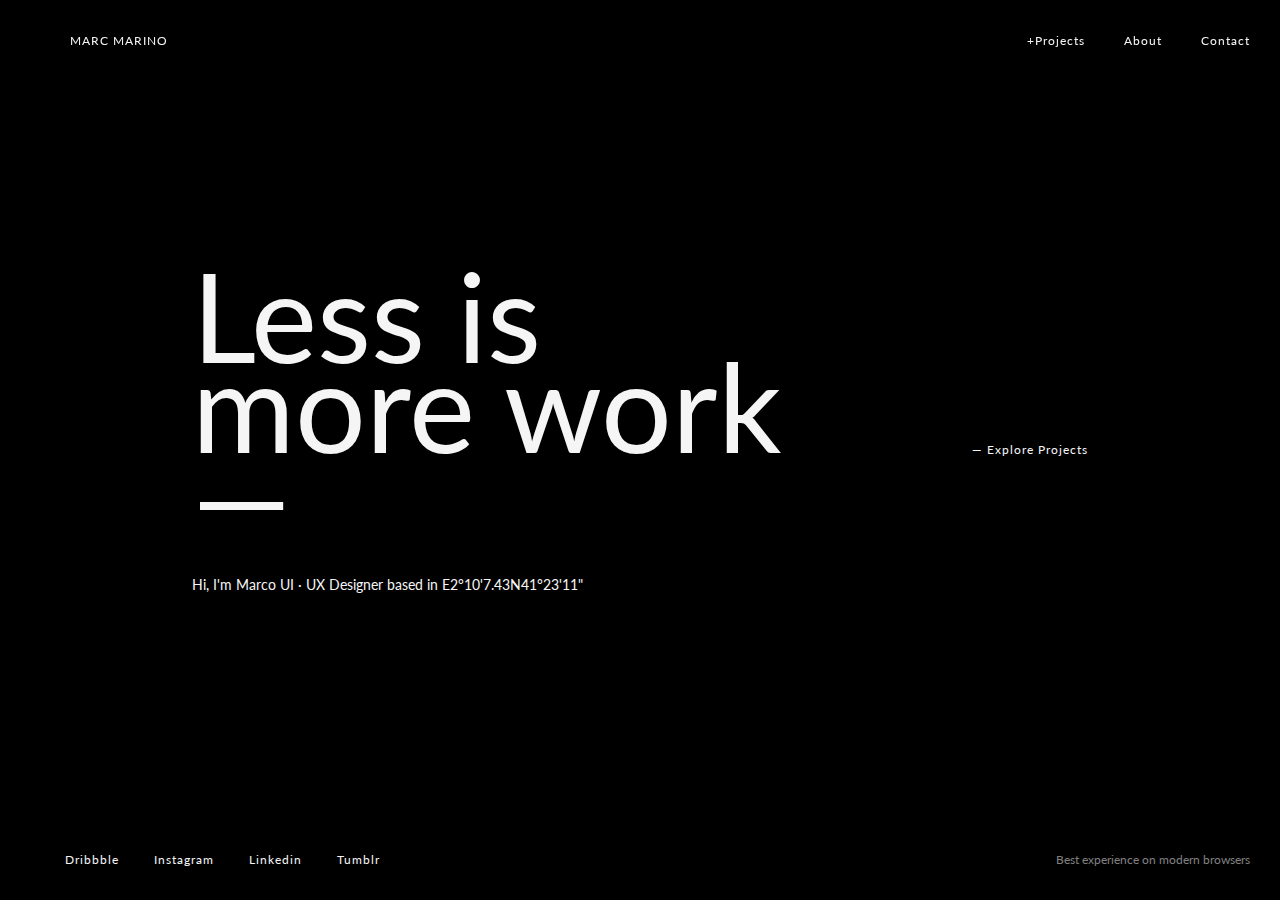
==== index.html @ f0901fea "overlay to do" ====
<!DOCTYPE html>
<html lang="en">

<head>
    <meta charset="UTF-8">
    <meta name="viewport" content="width=device-width, initial-scale=1.0">
    <title>Marco Marino</title>
    <!-- css -->
    <link rel="stylesheet" href="css/styles.min.css">
</head>

<body>
    <!-- overlay -->
    <!--  <div class="overlay"></div> -->
    <div class="loader"></div>

    <!-- Contact -->
    <div class="contact">
        <div class="form-head">
            <h3>Hello! Let's work together</h3>
            <div class="close"></div>
        </div>
        <form>
            <input type="text" placeholder="First name" class="input-text">
            <input type="text" placeholder="Second name" class="input-text">
            <input type="email" placeholder="Email adress" class="input-text email">
            <textarea  placeholder="Project description" class="input-text textarea"></textarea>

            <div class="form-btn">
                <input type="submit" value="send request" class="btn">
                <a href="#">Download resume</a>
            </div>
        </form>
    </div>
    
    <!-- header -->
    <header class="header">
        <div class="logo">
            <a href="index.html" class="logo">marc marino</a>
        </div>
        <nav class="main-nav">
            <a href="projects.html">+Projects</a>
            <a href="#">About</a>
            <a href="#" class="contactLink">Contact</a>
        </nav>
    </header>

    <!-- splash -->
    <main>
        <div class="splash">
            <h1>Less is more work —
                <span class="sous-titre">Hi, I'm Marco UI · UX Designer based in E2°10'7.43N41°23'11"</span>
            </h1>
            <a href="projects.html">— Explore Projects</a>
        </div>
    </main>

    <!-- footer -->
    <footer class="footer">
        <nav class="footer-nav">
            <a href="#">Dribbble</a>
            <a href="#">Instagram</a>
            <a href="#">Linkedin</a>
            <a href="#">Tumblr</a>
            <span>Best experience on modern browsers</span>
        </nav>
    </footer>



    <!-- swiper -->
    <script src="https://unpkg.com/swiper/swiper-bundle.min.js"></script>
    <!-- js -->
    <script src="js/main.js"></script>
</body>

</html>
---- css/styles.min.css ----
@import url("https://fonts.googleapis.com/css2?family=Lato:wght@300;400;700&display=swap");@-webkit-keyframes down{0%{-webkit-transform:translateY(-100%);transform:translateY(-100%)}100%{-webkit-transform:translateY(0);transform:translateY(0)}}@keyframes down{0%{-webkit-transform:translateY(-100%);transform:translateY(-100%)}100%{-webkit-transform:translateY(0);transform:translateY(0)}}@-webkit-keyframes up{0%{opacity:0;-webkit-transform:translate(-50%, -30%);transform:translate(-50%, -30%)}100%{-webkit-transform:translate(-50%, -50%);transform:translate(-50%, -50%)}}@keyframes up{0%{opacity:0;-webkit-transform:translate(-50%, -30%);transform:translate(-50%, -30%)}100%{-webkit-transform:translate(-50%, -50%);transform:translate(-50%, -50%)}}/*! normalize.css v8.0.1 | MIT License | github.com/necolas/normalize.css */html{line-height:1.15;-webkit-text-size-adjust:100%}html{-webkit-box-sizing:border-box;box-sizing:border-box}*,*:before,*:after{-webkit-box-sizing:inherit;box-sizing:inherit}body{margin:0}main{display:block}h1{font-size:2em;margin:.67em 0}hr{-webkit-box-sizing:content-box;box-sizing:content-box;height:0;overflow:visible}pre{font-family:monospace,monospace;font-size:1em}a{background-color:transparent}abbr[title]{border-bottom:none;text-decoration:underline;-webkit-text-decoration:underline dotted;text-decoration:underline dotted}b,strong{font-weight:bolder}code,kbd,samp{font-family:monospace,monospace;font-size:1em}small{font-size:80%}sub,sup{font-size:75%;line-height:0;position:relative;vertical-align:baseline}sub{bottom:-.25em}sup{top:-.5em}img{border-style:none}button,input,optgroup,select,textarea{font-family:inherit;font-size:100%;line-height:1.15;margin:0}button,input{overflow:visible}button,select{text-transform:none}button,[type="button"],[type="reset"],[type="submit"]{-webkit-appearance:button}button::-moz-focus-inner,[type="button"]::-moz-focus-inner,[type="reset"]::-moz-focus-inner,[type="submit"]::-moz-focus-inner{border-style:none;padding:0}button:-moz-focusring,[type="button"]:-moz-focusring,[type="reset"]:-moz-focusring,[type="submit"]:-moz-focusring{outline:1px dotted ButtonText}fieldset{padding:.35em .75em .625em}legend{-webkit-box-sizing:border-box;box-sizing:border-box;color:inherit;display:table;max-width:100%;padding:0;white-space:normal}progress{vertical-align:baseline}textarea{overflow:auto}[type="checkbox"],[type="radio"]{-webkit-box-sizing:border-box;box-sizing:border-box;padding:0}[type="number"]::-webkit-inner-spin-button,[type="number"]::-webkit-outer-spin-button{height:auto}[type="search"]{-webkit-appearance:textfield;outline-offset:-2px}[type="search"]::-webkit-search-decoration{-webkit-appearance:none}::-webkit-file-upload-button{-webkit-appearance:button;font:inherit}details{display:block}summary{display:list-item}template{display:none}[hidden]{display:none}.swiper-container{width:100%;height:600px;border-radius:10px;margin-bottom:100px}.swiper-slide{background:lightgray}.swiper-button-prev,.swiper-button-next{color:white;width:80px}.footer-nav{width:100vw;position:absolute;bottom:0;left:0;display:-webkit-box;display:-ms-flexbox;display:flex;-webkit-box-pack:start;-ms-flex-pack:start;justify-content:flex-start;-webkit-box-align:center;-ms-flex-align:center;align-items:center;padding:30px}.footer-nav a{margin-left:35px}.footer-nav span{margin-left:auto;font-size:12px;color:gray}@media screen and (max-width: 990px){.footer-nav{display:none}}.footer-pages{background:#212121;color:whitesmoke;position:relative;height:400px}.footer-pages .next-project{display:-webkit-box;display:-ms-flexbox;display:flex;padding:30px 80px}.footer-pages .next-project .next-content h3{text-transform:uppercase;font-size:14px;line-height:20px;letter-spacing:1px;font-weight:400}.footer-pages .next-project .next-content h3 span{display:block;font-size:60px;line-height:50px;text-transform:capitalize;padding-top:10px}.footer-pages .next-project .arrow{width:50px;margin-left:auto;margin-top:50px}@media (max-width: 990px){.footer-pages{height:300px}}.header{width:100vw;position:fixed;display:-webkit-box;display:-ms-flexbox;display:flex;z-index:11;-webkit-box-pack:end;-ms-flex-pack:end;justify-content:flex-end;padding:30px;-webkit-animation:1s ease-out down;animation:1s ease-out down}.header .logo{margin-right:auto;margin-left:20px;text-transform:uppercase}.header .main-nav a{margin-left:35px}.header .main-nav a:hover{text-decoration:line-through}@media screen and (max-width: 990px){.header{display:block;background-color:#2c2d2d}.header .logo{margin-right:0;margin-left:0;text-align:center;font-size:12px;letter-spacing:4px}.header .main-nav{display:-webkit-box;display:-ms-flexbox;display:flex;-ms-flex-pack:distribute;justify-content:space-around;margin-top:40px}}body{width:100vw;font-family:'Lato', sans-serif;background:black;overflow-x:hidden}img{max-width:100%}a{text-decoration:none;font-size:12px;line-height:20px;font-weight:400;color:whitesmoke;letter-spacing:1px}.overlay{background-color:#1a1a1a;opacity:1;position:absolute;z-index:100}.reveal{opacity:0;-webkit-transform:translateY(0);transform:translateY(0)}.reveal-visible{opacity:1;-webkit-transform:translateY(-60px);transform:translateY(-60px);-webkit-transition:1s;transition:1s}.contact{width:600px;height:100vh;background-color:#141414;position:fixed;top:0;right:-600px;z-index:18;padding:20px 40px;-webkit-transition:.3s  all ease-in-out;transition:.3s  all ease-in-out}.contact h3{font-size:32px;font-weight:500;color:whitesmoke}.contact form{display:-webkit-box;display:-ms-flexbox;display:flex;-ms-flex-wrap:wrap;flex-wrap:wrap;-webkit-box-pack:justify;-ms-flex-pack:justify;justify-content:space-between}.contact form .input-text{width:48%;height:50px;margin-right:10px;margin-bottom:20px;padding-left:10px;border-style:none;border-radius:2px;background-color:#2c2d2d;font-size:14px;font-weight:400}.contact form .input-text.email{width:100%}.contact form .input-text.textarea{width:100%;height:200px;padding-top:10px}.btn{margin-top:20px;padding:15px;border:1px solid #fff;border-radius:2px;background-color:transparent;color:#fff;font-size:14px;font-weight:500;letter-spacing:1px;cursor:pointer}.form-btn a{color:#fff;text-decoration:underline;border:none;margin-left:20px;font-size:14px;font-weight:500;letter-spacing:1px;cursor:pointer}.form-head{display:-webkit-box;display:-ms-flexbox;display:flex;-webkit-box-pack:justify;-ms-flex-pack:justify;justify-content:space-between;-webkit-box-align:center;-ms-flex-align:center;align-items:center;margin-bottom:40px}.close{width:30px;height:30px;float:right;border-radius:30px;background-image:url(../img/close.svg);background-position:50% 50%;background-size:10px;background-repeat:no-repeat}.closed{-webkit-transition:.3s all ease-in-out;transition:.3s all ease-in-out;right:0}@media screen and (max-width: 990px){.contact{width:100vw;right:-100vw}.closed{right:0}}body.elflako{background-color:white}.header.black a{color:black}.hero{background:url(../img/hero.jpg) center/cover;background-attachment:fixed;height:100vh;display:-webkit-box;display:-ms-flexbox;display:flex;-webkit-box-pack:center;-ms-flex-pack:center;justify-content:center;-webkit-box-align:center;-ms-flex-align:center;align-items:center}.hero h1{color:whitesmoke;font-size:125px;line-height:72px;font-weight:500;text-align:center}.hero h1 span{display:block;font-size:14px;line-height:20px;font-weight:400;padding-top:30px;text-transform:uppercase}.down-arrow{width:40px;height:40px;position:absolute;bottom:25px;left:50%;background:whitesmoke;border-radius:100%;display:-webkit-box;display:-ms-flexbox;display:flex;-webkit-box-pack:center;-ms-flex-pack:center;justify-content:center;-webkit-box-align:center;-ms-flex-align:center;align-items:center}.down-arrow img{width:20px}.challenge{margin:0}.challenge .wrapper-c{width:50%;margin:0 auto}.challenge .wrapper-c .chall-text{margin:0 auto}.challenge .wrapper-c .chall-text h4{margin:0;padding-top:150px;color:gray;letter-spacing:4px;font-weight:400}.challenge .wrapper-c .chall-text p{font-size:16px;line-height:32px;color:#333;padding-top:30px}.challenge .wrapper-c .thumbs{width:100%;height:500px;display:-webkit-box;display:-ms-flexbox;display:flex;-webkit-box-pack:justify;-ms-flex-pack:justify;justify-content:space-between;margin-top:100px}.challenge .wrapper-c .thumbs .col1{width:48%;height:500px;padding-right:15px;padding-left:0px;background-color:#fafafa;border-radius:10px}.challenge .wrapper-c .thumbs .col1 .elfako1{background:url(../img/brand-black.png) center/contain;background-repeat:no-repeat}.challenge .wrapper-c .thumbs .col2{width:48%;height:500px;padding-right:0px;padding-left:15px;background-color:#2c2d2d;border-radius:10px}.challenge .wrapper-c .thumbs .col2 .elfako2{background:url(../img/brand-white.png) center/contain;background-repeat:no-repeat}.thumb-full{width:100%;height:100%}.brand-identity{width:70%;margin:0 auto;text-align:center;padding:140px 0 40px}.brand-identity h4{color:gray;letter-spacing:4px;font-weight:400;text-transform:uppercase;font-size:14px}.brand-identity p{font-size:45px;line-height:72px;font-style:italic}.elfako-web{height:600px;border-radius:10px}.elfako-web .elfako-web-img{background:url(../img/flako-web-min.png) center/cover;height:100%}.minimalism{width:70%;margin:0 auto;text-align:center;padding:80px 0}.minimalism h4{color:gray;letter-spacing:4px;font-weight:400;text-transform:uppercase;font-size:14px}.minimalism p{font-size:45px;line-height:72px;font-style:italic}.galery{width:100%}.galery .row-col{display:-webkit-box;display:-ms-flexbox;display:flex;-webkit-box-pack:justify;-ms-flex-pack:justify;justify-content:space-between;margin-bottom:80px}.galery .row-col>div{width:48%}.galery .row-col .image1{background:url(../img/03.jpg) center/cover;background-repeat:no-repeat;padding-right:15px;padding-left:0px;border-radius:10px;height:500px}.galery .row-col .image2{background:url(../img/04.jpg) center/cover;background-repeat:no-repeat;padding-right:0px;padding-left:15px;border-radius:10px;height:500px}.galery .row{height:800px;border-radius:10px;margin:50px 0}.galery .row-img3{background:url(../img/flako6-min.jpg) center/cover}.galery .row-img4{background:url(../img/flako7-min.jpg) center/cover;margin-bottom:80px}@media (max-width: 990px){.elflako .header{background:white}.elflako .header a{color:#2c2d2d}.hero{height:500px;width:100vw;position:relative;top:136px;left:0;background-attachment:initial}.hero h1{font-size:70px}.hero h1 span{padding-top:10px}.hero .down-arrow{display:none}.challenge .wrapper-c{width:90%;padding-top:100px}.challenge .wrapper-c .chall-text{width:90%}.challenge .wrapper-c .thumbs{margin-top:60px;-webkit-box-orient:vertical;-webkit-box-direction:normal;-ms-flex-direction:column;flex-direction:column;height:auto}.challenge .wrapper-c .thumbs .col1,.challenge .wrapper-c .thumbs .col2{margin-bottom:20px;width:100%}.brand-identity{padding-top:40px}.minimalism{padding-top:10px}.galery .row-col{-webkit-box-orient:vertical;-webkit-box-direction:normal;-ms-flex-direction:column;flex-direction:column;margin-bottom:0}.galery .row-col .image1,.galery .row-col .image2{width:100%;margin-bottom:30px}.galery .row{height:500px}}.splash{position:absolute;left:50%;top:50%;-webkit-transform:translate(-50%, -50%);transform:translate(-50%, -50%);width:70%;display:-webkit-box;display:-ms-flexbox;display:flex;-webkit-box-pack:justify;-ms-flex-pack:justify;justify-content:space-between;-webkit-box-align:center;-ms-flex-align:center;align-items:center;-webkit-animation:1.4s ease-out up;animation:1.4s ease-out up}.splash h1{font-size:125px;line-height:90px;font-weight:400;color:whitesmoke;width:70%}.splash h1 .sous-titre{font-size:14px;display:block}@media (max-width: 990px){.splash h1{width:100%;font-size:85px;letter-spacing:-2px;margin:0}.splash h1 .sous-titre{letter-spacing:2px}.splash a{display:none}}.works{width:100vw;height:100vh;display:-webkit-box;display:-ms-flexbox;display:flex;z-index:-2}.works>div{width:25%;position:relative;display:-webkit-box;display:-ms-flexbox;display:flex;-webkit-box-pack:center;-ms-flex-pack:center;justify-content:center;-webkit-box-align:center;-ms-flex-align:center;align-items:center;overflow:hidden}.works>div h2{font-size:30px;font-weight:normal}.works>div h2 span{display:block;font-size:12px;margin-top:10px;text-transform:uppercase;text-align:center}.work1:before{background:url(../img/download-2.jpg) center/cover}.work2:before{background:url(../img/download.png) center/cover}.work3:before{background:url(../img/download.jpg) center/cover}.work4:before{background:url(../img/download-1.jpg) center/cover}.works div:before{content:'';position:absolute;top:0;left:0;width:100%;height:100%;opacity:0;-webkit-transition:.3s all ease-in-out;transition:.3s all ease-in-out;z-index:-1}.works div:hover:before{opacity:1}@media (max-width: 990px){.works{display:inline-block;height:100vh;width:100vw;padding-top:10%}.works>div{position:relative;height:600px;width:100%;display:-webkit-box;display:-ms-flexbox;display:flex;-webkit-box-pack:center;-ms-flex-pack:center;justify-content:center;-webkit-box-align:center;-ms-flex-align:center;align-items:center}.works div:before{opacity:1}.works>div h2{font-size:60px}.works>div h2 span{margin-top:20px}}
/*# sourceMappingURL=styles.min.css.map */
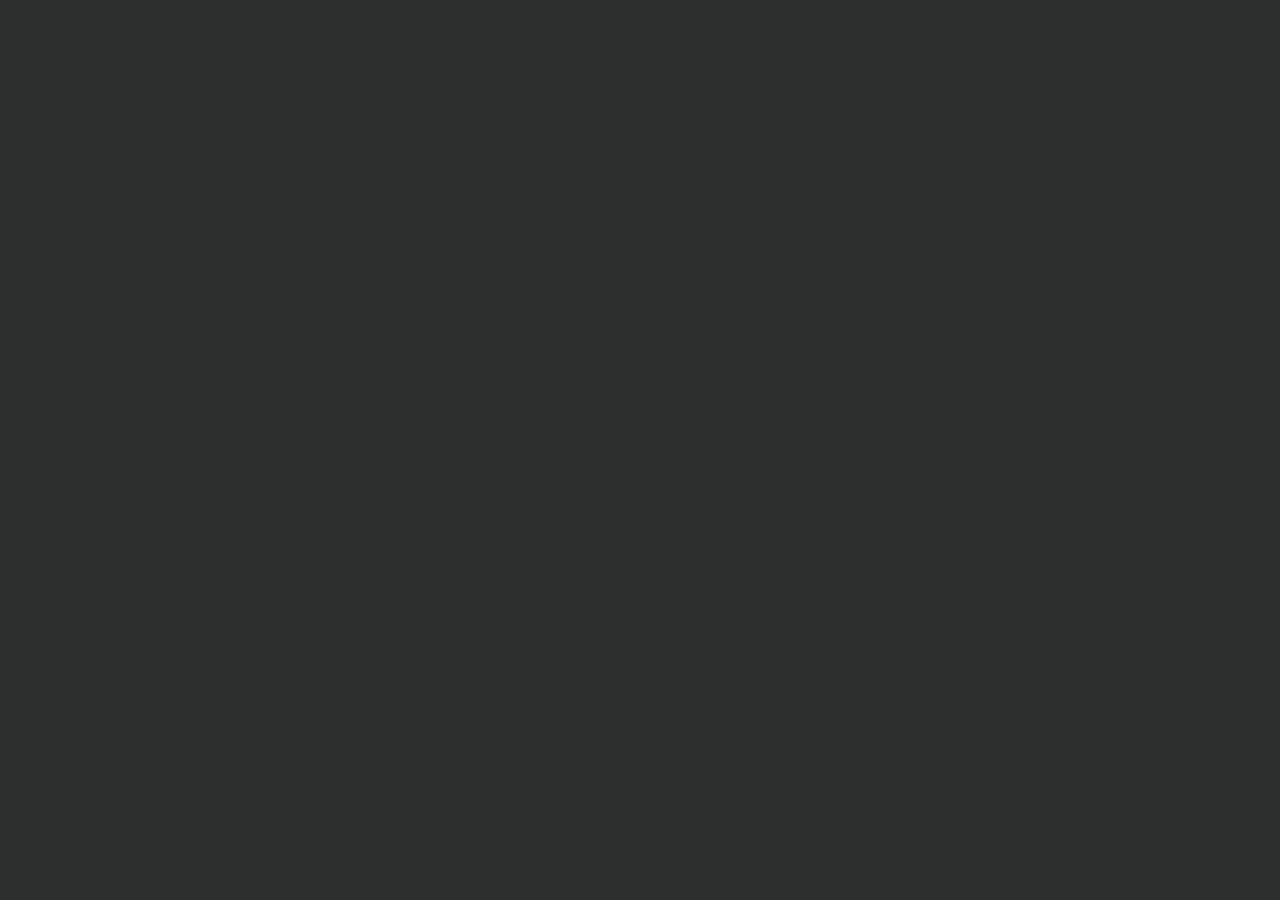
==== commit 163d88ec: "curtain + margin-left" ====
--- a/index.html
+++ b/index.html
@@ -10,9 +10,8 @@
 </head>
 
 <body>
-    <!-- overlay -->
-    <!--  <div class="overlay"></div> -->
-    <div class="loader"></div>
+    <!-- curtain -->
+    <div class="curtain"></div>
 
     <!-- Contact -->
     <div class="contact">
--- a/css/styles.min.css
+++ b/css/styles.min.css
@@ -1,2 +1,2 @@
-@import url("https://fonts.googleapis.com/css2?family=Lato:wght@300;400;700&display=swap");@-webkit-keyframes down{0%{-webkit-transform:translateY(-100%);transform:translateY(-100%)}100%{-webkit-transform:translateY(0);transform:translateY(0)}}@keyframes down{0%{-webkit-transform:translateY(-100%);transform:translateY(-100%)}100%{-webkit-transform:translateY(0);transform:translateY(0)}}@-webkit-keyframes up{0%{opacity:0;-webkit-transform:translate(-50%, -30%);transform:translate(-50%, -30%)}100%{-webkit-transform:translate(-50%, -50%);transform:translate(-50%, -50%)}}@keyframes up{0%{opacity:0;-webkit-transform:translate(-50%, -30%);transform:translate(-50%, -30%)}100%{-webkit-transform:translate(-50%, -50%);transform:translate(-50%, -50%)}}/*! normalize.css v8.0.1 | MIT License | github.com/necolas/normalize.css */html{line-height:1.15;-webkit-text-size-adjust:100%}html{-webkit-box-sizing:border-box;box-sizing:border-box}*,*:before,*:after{-webkit-box-sizing:inherit;box-sizing:inherit}body{margin:0}main{display:block}h1{font-size:2em;margin:.67em 0}hr{-webkit-box-sizing:content-box;box-sizing:content-box;height:0;overflow:visible}pre{font-family:monospace,monospace;font-size:1em}a{background-color:transparent}abbr[title]{border-bottom:none;text-decoration:underline;-webkit-text-decoration:underline dotted;text-decoration:underline dotted}b,strong{font-weight:bolder}code,kbd,samp{font-family:monospace,monospace;font-size:1em}small{font-size:80%}sub,sup{font-size:75%;line-height:0;position:relative;vertical-align:baseline}sub{bottom:-.25em}sup{top:-.5em}img{border-style:none}button,input,optgroup,select,textarea{font-family:inherit;font-size:100%;line-height:1.15;margin:0}button,input{overflow:visible}button,select{text-transform:none}button,[type="button"],[type="reset"],[type="submit"]{-webkit-appearance:button}button::-moz-focus-inner,[type="button"]::-moz-focus-inner,[type="reset"]::-moz-focus-inner,[type="submit"]::-moz-focus-inner{border-style:none;padding:0}button:-moz-focusring,[type="button"]:-moz-focusring,[type="reset"]:-moz-focusring,[type="submit"]:-moz-focusring{outline:1px dotted ButtonText}fieldset{padding:.35em .75em .625em}legend{-webkit-box-sizing:border-box;box-sizing:border-box;color:inherit;display:table;max-width:100%;padding:0;white-space:normal}progress{vertical-align:baseline}textarea{overflow:auto}[type="checkbox"],[type="radio"]{-webkit-box-sizing:border-box;box-sizing:border-box;padding:0}[type="number"]::-webkit-inner-spin-button,[type="number"]::-webkit-outer-spin-button{height:auto}[type="search"]{-webkit-appearance:textfield;outline-offset:-2px}[type="search"]::-webkit-search-decoration{-webkit-appearance:none}::-webkit-file-upload-button{-webkit-appearance:button;font:inherit}details{display:block}summary{display:list-item}template{display:none}[hidden]{display:none}.swiper-container{width:100%;height:600px;border-radius:10px;margin-bottom:100px}.swiper-slide{background:lightgray}.swiper-button-prev,.swiper-button-next{color:white;width:80px}.footer-nav{width:100vw;position:absolute;bottom:0;left:0;display:-webkit-box;display:-ms-flexbox;display:flex;-webkit-box-pack:start;-ms-flex-pack:start;justify-content:flex-start;-webkit-box-align:center;-ms-flex-align:center;align-items:center;padding:30px}.footer-nav a{margin-left:35px}.footer-nav span{margin-left:auto;font-size:12px;color:gray}@media screen and (max-width: 990px){.footer-nav{display:none}}.footer-pages{background:#212121;color:whitesmoke;position:relative;height:400px}.footer-pages .next-project{display:-webkit-box;display:-ms-flexbox;display:flex;padding:30px 80px}.footer-pages .next-project .next-content h3{text-transform:uppercase;font-size:14px;line-height:20px;letter-spacing:1px;font-weight:400}.footer-pages .next-project .next-content h3 span{display:block;font-size:60px;line-height:50px;text-transform:capitalize;padding-top:10px}.footer-pages .next-project .arrow{width:50px;margin-left:auto;margin-top:50px}@media (max-width: 990px){.footer-pages{height:300px}}.header{width:100vw;position:fixed;display:-webkit-box;display:-ms-flexbox;display:flex;z-index:11;-webkit-box-pack:end;-ms-flex-pack:end;justify-content:flex-end;padding:30px;-webkit-animation:1s ease-out down;animation:1s ease-out down}.header .logo{margin-right:auto;margin-left:20px;text-transform:uppercase}.header .main-nav a{margin-left:35px}.header .main-nav a:hover{text-decoration:line-through}@media screen and (max-width: 990px){.header{display:block;background-color:#2c2d2d}.header .logo{margin-right:0;margin-left:0;text-align:center;font-size:12px;letter-spacing:4px}.header .main-nav{display:-webkit-box;display:-ms-flexbox;display:flex;-ms-flex-pack:distribute;justify-content:space-around;margin-top:40px}}body{width:100vw;font-family:'Lato', sans-serif;background:black;overflow-x:hidden}img{max-width:100%}a{text-decoration:none;font-size:12px;line-height:20px;font-weight:400;color:whitesmoke;letter-spacing:1px}.overlay{background-color:#1a1a1a;opacity:1;position:absolute;z-index:100}.reveal{opacity:0;-webkit-transform:translateY(0);transform:translateY(0)}.reveal-visible{opacity:1;-webkit-transform:translateY(-60px);transform:translateY(-60px);-webkit-transition:1s;transition:1s}.contact{width:600px;height:100vh;background-color:#141414;position:fixed;top:0;right:-600px;z-index:18;padding:20px 40px;-webkit-transition:.3s  all ease-in-out;transition:.3s  all ease-in-out}.contact h3{font-size:32px;font-weight:500;color:whitesmoke}.contact form{display:-webkit-box;display:-ms-flexbox;display:flex;-ms-flex-wrap:wrap;flex-wrap:wrap;-webkit-box-pack:justify;-ms-flex-pack:justify;justify-content:space-between}.contact form .input-text{width:48%;height:50px;margin-right:10px;margin-bottom:20px;padding-left:10px;border-style:none;border-radius:2px;background-color:#2c2d2d;font-size:14px;font-weight:400}.contact form .input-text.email{width:100%}.contact form .input-text.textarea{width:100%;height:200px;padding-top:10px}.btn{margin-top:20px;padding:15px;border:1px solid #fff;border-radius:2px;background-color:transparent;color:#fff;font-size:14px;font-weight:500;letter-spacing:1px;cursor:pointer}.form-btn a{color:#fff;text-decoration:underline;border:none;margin-left:20px;font-size:14px;font-weight:500;letter-spacing:1px;cursor:pointer}.form-head{display:-webkit-box;display:-ms-flexbox;display:flex;-webkit-box-pack:justify;-ms-flex-pack:justify;justify-content:space-between;-webkit-box-align:center;-ms-flex-align:center;align-items:center;margin-bottom:40px}.close{width:30px;height:30px;float:right;border-radius:30px;background-image:url(../img/close.svg);background-position:50% 50%;background-size:10px;background-repeat:no-repeat}.closed{-webkit-transition:.3s all ease-in-out;transition:.3s all ease-in-out;right:0}@media screen and (max-width: 990px){.contact{width:100vw;right:-100vw}.closed{right:0}}body.elflako{background-color:white}.header.black a{color:black}.hero{background:url(../img/hero.jpg) center/cover;background-attachment:fixed;height:100vh;display:-webkit-box;display:-ms-flexbox;display:flex;-webkit-box-pack:center;-ms-flex-pack:center;justify-content:center;-webkit-box-align:center;-ms-flex-align:center;align-items:center}.hero h1{color:whitesmoke;font-size:125px;line-height:72px;font-weight:500;text-align:center}.hero h1 span{display:block;font-size:14px;line-height:20px;font-weight:400;padding-top:30px;text-transform:uppercase}.down-arrow{width:40px;height:40px;position:absolute;bottom:25px;left:50%;background:whitesmoke;border-radius:100%;display:-webkit-box;display:-ms-flexbox;display:flex;-webkit-box-pack:center;-ms-flex-pack:center;justify-content:center;-webkit-box-align:center;-ms-flex-align:center;align-items:center}.down-arrow img{width:20px}.challenge{margin:0}.challenge .wrapper-c{width:50%;margin:0 auto}.challenge .wrapper-c .chall-text{margin:0 auto}.challenge .wrapper-c .chall-text h4{margin:0;padding-top:150px;color:gray;letter-spacing:4px;font-weight:400}.challenge .wrapper-c .chall-text p{font-size:16px;line-height:32px;color:#333;padding-top:30px}.challenge .wrapper-c .thumbs{width:100%;height:500px;display:-webkit-box;display:-ms-flexbox;display:flex;-webkit-box-pack:justify;-ms-flex-pack:justify;justify-content:space-between;margin-top:100px}.challenge .wrapper-c .thumbs .col1{width:48%;height:500px;padding-right:15px;padding-left:0px;background-color:#fafafa;border-radius:10px}.challenge .wrapper-c .thumbs .col1 .elfako1{background:url(../img/brand-black.png) center/contain;background-repeat:no-repeat}.challenge .wrapper-c .thumbs .col2{width:48%;height:500px;padding-right:0px;padding-left:15px;background-color:#2c2d2d;border-radius:10px}.challenge .wrapper-c .thumbs .col2 .elfako2{background:url(../img/brand-white.png) center/contain;background-repeat:no-repeat}.thumb-full{width:100%;height:100%}.brand-identity{width:70%;margin:0 auto;text-align:center;padding:140px 0 40px}.brand-identity h4{color:gray;letter-spacing:4px;font-weight:400;text-transform:uppercase;font-size:14px}.brand-identity p{font-size:45px;line-height:72px;font-style:italic}.elfako-web{height:600px;border-radius:10px}.elfako-web .elfako-web-img{background:url(../img/flako-web-min.png) center/cover;height:100%}.minimalism{width:70%;margin:0 auto;text-align:center;padding:80px 0}.minimalism h4{color:gray;letter-spacing:4px;font-weight:400;text-transform:uppercase;font-size:14px}.minimalism p{font-size:45px;line-height:72px;font-style:italic}.galery{width:100%}.galery .row-col{display:-webkit-box;display:-ms-flexbox;display:flex;-webkit-box-pack:justify;-ms-flex-pack:justify;justify-content:space-between;margin-bottom:80px}.galery .row-col>div{width:48%}.galery .row-col .image1{background:url(../img/03.jpg) center/cover;background-repeat:no-repeat;padding-right:15px;padding-left:0px;border-radius:10px;height:500px}.galery .row-col .image2{background:url(../img/04.jpg) center/cover;background-repeat:no-repeat;padding-right:0px;padding-left:15px;border-radius:10px;height:500px}.galery .row{height:800px;border-radius:10px;margin:50px 0}.galery .row-img3{background:url(../img/flako6-min.jpg) center/cover}.galery .row-img4{background:url(../img/flako7-min.jpg) center/cover;margin-bottom:80px}@media (max-width: 990px){.elflako .header{background:white}.elflako .header a{color:#2c2d2d}.hero{height:500px;width:100vw;position:relative;top:136px;left:0;background-attachment:initial}.hero h1{font-size:70px}.hero h1 span{padding-top:10px}.hero .down-arrow{display:none}.challenge .wrapper-c{width:90%;padding-top:100px}.challenge .wrapper-c .chall-text{width:90%}.challenge .wrapper-c .thumbs{margin-top:60px;-webkit-box-orient:vertical;-webkit-box-direction:normal;-ms-flex-direction:column;flex-direction:column;height:auto}.challenge .wrapper-c .thumbs .col1,.challenge .wrapper-c .thumbs .col2{margin-bottom:20px;width:100%}.brand-identity{padding-top:40px}.minimalism{padding-top:10px}.galery .row-col{-webkit-box-orient:vertical;-webkit-box-direction:normal;-ms-flex-direction:column;flex-direction:column;margin-bottom:0}.galery .row-col .image1,.galery .row-col .image2{width:100%;margin-bottom:30px}.galery .row{height:500px}}.splash{position:absolute;left:50%;top:50%;-webkit-transform:translate(-50%, -50%);transform:translate(-50%, -50%);width:70%;display:-webkit-box;display:-ms-flexbox;display:flex;-webkit-box-pack:justify;-ms-flex-pack:justify;justify-content:space-between;-webkit-box-align:center;-ms-flex-align:center;align-items:center;-webkit-animation:1.4s ease-out up;animation:1.4s ease-out up}.splash h1{font-size:125px;line-height:90px;font-weight:400;color:whitesmoke;width:70%}.splash h1 .sous-titre{font-size:14px;display:block}@media (max-width: 990px){.splash h1{width:100%;font-size:85px;letter-spacing:-2px;margin:0}.splash h1 .sous-titre{letter-spacing:2px}.splash a{display:none}}.works{width:100vw;height:100vh;display:-webkit-box;display:-ms-flexbox;display:flex;z-index:-2}.works>div{width:25%;position:relative;display:-webkit-box;display:-ms-flexbox;display:flex;-webkit-box-pack:center;-ms-flex-pack:center;justify-content:center;-webkit-box-align:center;-ms-flex-align:center;align-items:center;overflow:hidden}.works>div h2{font-size:30px;font-weight:normal}.works>div h2 span{display:block;font-size:12px;margin-top:10px;text-transform:uppercase;text-align:center}.work1:before{background:url(../img/download-2.jpg) center/cover}.work2:before{background:url(../img/download.png) center/cover}.work3:before{background:url(../img/download.jpg) center/cover}.work4:before{background:url(../img/download-1.jpg) center/cover}.works div:before{content:'';position:absolute;top:0;left:0;width:100%;height:100%;opacity:0;-webkit-transition:.3s all ease-in-out;transition:.3s all ease-in-out;z-index:-1}.works div:hover:before{opacity:1}@media (max-width: 990px){.works{display:inline-block;height:100vh;width:100vw;padding-top:10%}.works>div{position:relative;height:600px;width:100%;display:-webkit-box;display:-ms-flexbox;display:flex;-webkit-box-pack:center;-ms-flex-pack:center;justify-content:center;-webkit-box-align:center;-ms-flex-align:center;align-items:center}.works div:before{opacity:1}.works>div h2{font-size:60px}.works>div h2 span{margin-top:20px}}
+@import url("https://fonts.googleapis.com/css2?family=Lato:wght@300;400;700&display=swap");@-webkit-keyframes down{0%{-webkit-transform:translateY(-100%);transform:translateY(-100%)}100%{-webkit-transform:translateY(0);transform:translateY(0)}}@keyframes down{0%{-webkit-transform:translateY(-100%);transform:translateY(-100%)}100%{-webkit-transform:translateY(0);transform:translateY(0)}}@-webkit-keyframes up{0%{opacity:0;-webkit-transform:translate(-50%, -30%);transform:translate(-50%, -30%)}100%{-webkit-transform:translate(-50%, -50%);transform:translate(-50%, -50%)}}@keyframes up{0%{opacity:0;-webkit-transform:translate(-50%, -30%);transform:translate(-50%, -30%)}100%{-webkit-transform:translate(-50%, -50%);transform:translate(-50%, -50%)}}@-webkit-keyframes rideau{0%{-webkit-transform:translateX(0);transform:translateX(0)}100%{-webkit-transform:translateX(100%);transform:translateX(100%)}}@keyframes rideau{0%{-webkit-transform:translateX(0);transform:translateX(0)}100%{-webkit-transform:translateX(100%);transform:translateX(100%)}}/*! normalize.css v8.0.1 | MIT License | github.com/necolas/normalize.css */html{line-height:1.15;-webkit-text-size-adjust:100%}html{-webkit-box-sizing:border-box;box-sizing:border-box}*,*:before,*:after{-webkit-box-sizing:inherit;box-sizing:inherit}body{margin:0}main{display:block}h1{font-size:2em;margin:.67em 0}hr{-webkit-box-sizing:content-box;box-sizing:content-box;height:0;overflow:visible}pre{font-family:monospace,monospace;font-size:1em}a{background-color:transparent}abbr[title]{border-bottom:none;text-decoration:underline;-webkit-text-decoration:underline dotted;text-decoration:underline dotted}b,strong{font-weight:bolder}code,kbd,samp{font-family:monospace,monospace;font-size:1em}small{font-size:80%}sub,sup{font-size:75%;line-height:0;position:relative;vertical-align:baseline}sub{bottom:-.25em}sup{top:-.5em}img{border-style:none}button,input,optgroup,select,textarea{font-family:inherit;font-size:100%;line-height:1.15;margin:0}button,input{overflow:visible}button,select{text-transform:none}button,[type="button"],[type="reset"],[type="submit"]{-webkit-appearance:button}button::-moz-focus-inner,[type="button"]::-moz-focus-inner,[type="reset"]::-moz-focus-inner,[type="submit"]::-moz-focus-inner{border-style:none;padding:0}button:-moz-focusring,[type="button"]:-moz-focusring,[type="reset"]:-moz-focusring,[type="submit"]:-moz-focusring{outline:1px dotted ButtonText}fieldset{padding:.35em .75em .625em}legend{-webkit-box-sizing:border-box;box-sizing:border-box;color:inherit;display:table;max-width:100%;padding:0;white-space:normal}progress{vertical-align:baseline}textarea{overflow:auto}[type="checkbox"],[type="radio"]{-webkit-box-sizing:border-box;box-sizing:border-box;padding:0}[type="number"]::-webkit-inner-spin-button,[type="number"]::-webkit-outer-spin-button{height:auto}[type="search"]{-webkit-appearance:textfield;outline-offset:-2px}[type="search"]::-webkit-search-decoration{-webkit-appearance:none}::-webkit-file-upload-button{-webkit-appearance:button;font:inherit}details{display:block}summary{display:list-item}template{display:none}[hidden]{display:none}.swiper-container{width:100%;height:600px;border-radius:10px;margin-bottom:100px}.swiper-slide{background:lightgray}.swiper-button-prev,.swiper-button-next{color:white;width:80px}.footer-nav{width:100vw;position:absolute;bottom:0;left:0;display:-webkit-box;display:-ms-flexbox;display:flex;-webkit-box-pack:start;-ms-flex-pack:start;justify-content:flex-start;-webkit-box-align:center;-ms-flex-align:center;align-items:center;padding:30px}.footer-nav a{margin-left:35px}.footer-nav span{margin-left:auto;font-size:12px;color:gray}@media screen and (max-width: 990px){.footer-nav{display:none}}.footer-pages{background:#212121;color:whitesmoke;position:relative;height:400px}.footer-pages .next-project{display:-webkit-box;display:-ms-flexbox;display:flex;padding:30px 80px}.footer-pages .next-project .next-content h3{text-transform:uppercase;font-size:14px;line-height:20px;letter-spacing:1px;font-weight:400}.footer-pages .next-project .next-content h3 span{display:block;font-size:60px;line-height:50px;text-transform:capitalize;padding-top:10px}.footer-pages .next-project .arrow{width:50px;margin-left:auto;margin-top:50px}@media (max-width: 990px){.footer-pages{height:300px}}.header{width:100vw;position:fixed;display:-webkit-box;display:-ms-flexbox;display:flex;z-index:11;-webkit-box-pack:end;-ms-flex-pack:end;justify-content:flex-end;padding:30px;-webkit-animation:1s ease-out down;animation:1s ease-out down}.header .logo{margin-right:auto;margin-left:20px;text-transform:uppercase}.header .main-nav a{margin-left:35px}.header .main-nav a:hover{text-decoration:line-through}@media screen and (max-width: 990px){.header{display:block;background-color:#2c2d2d}.header .logo{margin-right:0;margin-left:0;text-align:center;font-size:12px;letter-spacing:4px}.header .main-nav{display:-webkit-box;display:-ms-flexbox;display:flex;-ms-flex-pack:distribute;justify-content:space-around;margin-top:40px}.header .main-nav a{margin-left:0}}body{width:100vw;font-family:'Lato', sans-serif;background:black;overflow-x:hidden}img{max-width:100%}a{text-decoration:none;font-size:12px;line-height:20px;font-weight:400;color:whitesmoke;letter-spacing:1px}.curtain{position:absolute;top:0;left:0;z-index:200;width:100vw;height:100vh;background:#2c2d2d;-webkit-animation:rideau 2s cubic-bezier(0.87, 0, 0.13, 1) 1 forwards;animation:rideau 2s cubic-bezier(0.87, 0, 0.13, 1) 1 forwards}.reveal{opacity:0;-webkit-transform:translateY(0);transform:translateY(0)}.reveal-visible{opacity:1;-webkit-transform:translateY(-60px);transform:translateY(-60px);-webkit-transition:1s;transition:1s}.contact{width:600px;height:100vh;background-color:#141414;position:fixed;top:0;right:-600px;z-index:18;padding:20px 40px;-webkit-transition:.3s  all ease-in-out;transition:.3s  all ease-in-out}.contact h3{font-size:32px;font-weight:500;color:whitesmoke}.contact form{display:-webkit-box;display:-ms-flexbox;display:flex;-ms-flex-wrap:wrap;flex-wrap:wrap;-webkit-box-pack:justify;-ms-flex-pack:justify;justify-content:space-between}.contact form .input-text{width:48%;height:50px;margin-right:10px;margin-bottom:20px;padding-left:10px;border-style:none;border-radius:2px;background-color:#2c2d2d;font-size:14px;font-weight:400}.contact form .input-text.email{width:100%}.contact form .input-text.textarea{width:100%;height:200px;padding-top:10px}.btn{margin-top:20px;padding:15px;border:1px solid #fff;border-radius:2px;background-color:transparent;color:#fff;font-size:14px;font-weight:500;letter-spacing:1px;cursor:pointer}.form-btn a{color:#fff;text-decoration:underline;border:none;margin-left:20px;font-size:14px;font-weight:500;letter-spacing:1px;cursor:pointer}.form-head{display:-webkit-box;display:-ms-flexbox;display:flex;-webkit-box-pack:justify;-ms-flex-pack:justify;justify-content:space-between;-webkit-box-align:center;-ms-flex-align:center;align-items:center;margin-bottom:40px}.close{width:30px;height:30px;float:right;border-radius:30px;background-image:url(../img/close.svg);background-position:50% 50%;background-size:10px;background-repeat:no-repeat}.closed{-webkit-transition:.3s all ease-in-out;transition:.3s all ease-in-out;right:0}@media screen and (max-width: 990px){.contact{width:100vw;right:-100vw}.closed{right:0}}body.elflako{background-color:white}.header.black a{color:black}.hero{background:url(../img/hero.jpg) center/cover;background-attachment:fixed;height:100vh;display:-webkit-box;display:-ms-flexbox;display:flex;-webkit-box-pack:center;-ms-flex-pack:center;justify-content:center;-webkit-box-align:center;-ms-flex-align:center;align-items:center}.hero h1{color:whitesmoke;font-size:125px;line-height:72px;font-weight:500;text-align:center}.hero h1 span{display:block;font-size:14px;line-height:20px;font-weight:400;padding-top:30px;text-transform:uppercase}.down-arrow{width:40px;height:40px;position:absolute;bottom:25px;left:50%;background:whitesmoke;border-radius:100%;display:-webkit-box;display:-ms-flexbox;display:flex;-webkit-box-pack:center;-ms-flex-pack:center;justify-content:center;-webkit-box-align:center;-ms-flex-align:center;align-items:center}.down-arrow img{width:20px}.challenge{margin:0}.challenge .wrapper-c{width:50%;margin:0 auto}.challenge .wrapper-c .chall-text{margin:0 auto}.challenge .wrapper-c .chall-text h4{margin:0;padding-top:150px;color:gray;letter-spacing:4px;font-weight:400}.challenge .wrapper-c .chall-text p{font-size:16px;line-height:32px;color:#333;padding-top:30px}.challenge .wrapper-c .thumbs{width:100%;height:500px;display:-webkit-box;display:-ms-flexbox;display:flex;-webkit-box-pack:justify;-ms-flex-pack:justify;justify-content:space-between;margin-top:100px}.challenge .wrapper-c .thumbs .col1{width:48%;height:500px;padding-right:15px;padding-left:0px;background-color:#fafafa;border-radius:10px}.challenge .wrapper-c .thumbs .col1 .elfako1{background:url(../img/brand-black.png) center/contain;background-repeat:no-repeat}.challenge .wrapper-c .thumbs .col2{width:48%;height:500px;padding-right:0px;padding-left:15px;background-color:#2c2d2d;border-radius:10px}.challenge .wrapper-c .thumbs .col2 .elfako2{background:url(../img/brand-white.png) center/contain;background-repeat:no-repeat}.thumb-full{width:100%;height:100%}.brand-identity{width:70%;margin:0 auto;text-align:center;padding:140px 0 40px}.brand-identity h4{color:gray;letter-spacing:4px;font-weight:400;text-transform:uppercase;font-size:14px}.brand-identity p{font-size:45px;line-height:72px;font-style:italic}.elfako-web{height:600px;border-radius:10px}.elfako-web .elfako-web-img{background:url(../img/flako-web-min.png) center/cover;height:100%}.minimalism{width:70%;margin:0 auto;text-align:center;padding:80px 0}.minimalism h4{color:gray;letter-spacing:4px;font-weight:400;text-transform:uppercase;font-size:14px}.minimalism p{font-size:45px;line-height:72px;font-style:italic}.galery{width:100%}.galery .row-col{display:-webkit-box;display:-ms-flexbox;display:flex;-webkit-box-pack:justify;-ms-flex-pack:justify;justify-content:space-between;margin-bottom:80px}.galery .row-col>div{width:48%}.galery .row-col .image1{background:url(../img/03.jpg) center/cover;background-repeat:no-repeat;padding-right:15px;padding-left:0px;border-radius:10px;height:500px}.galery .row-col .image2{background:url(../img/04.jpg) center/cover;background-repeat:no-repeat;padding-right:0px;padding-left:15px;border-radius:10px;height:500px}.galery .row{height:800px;border-radius:10px;margin:50px 0}.galery .row-img3{background:url(../img/flako6-min.jpg) center/cover}.galery .row-img4{background:url(../img/flako7-min.jpg) center/cover;margin-bottom:80px}@media (max-width: 990px){.elflako .header{background:white}.elflako .header a{color:#2c2d2d}.hero{height:500px;width:100vw;position:relative;top:136px;left:0;background-attachment:initial}.hero h1{font-size:70px}.hero h1 span{padding-top:10px}.hero .down-arrow{display:none}.challenge .wrapper-c{width:90%;padding-top:100px}.challenge .wrapper-c .chall-text{width:90%}.challenge .wrapper-c .thumbs{margin-top:60px;-webkit-box-orient:vertical;-webkit-box-direction:normal;-ms-flex-direction:column;flex-direction:column;height:auto}.challenge .wrapper-c .thumbs .col1,.challenge .wrapper-c .thumbs .col2{margin-bottom:20px;width:100%}.brand-identity{padding-top:40px}.minimalism{padding-top:10px}.galery .row-col{-webkit-box-orient:vertical;-webkit-box-direction:normal;-ms-flex-direction:column;flex-direction:column;margin-bottom:0}.galery .row-col .image1,.galery .row-col .image2{width:100%;margin-bottom:30px}.galery .row{height:500px}}.splash{position:absolute;left:50%;top:50%;-webkit-transform:translate(-50%, -50%);transform:translate(-50%, -50%);width:70%;display:-webkit-box;display:-ms-flexbox;display:flex;-webkit-box-pack:justify;-ms-flex-pack:justify;justify-content:space-between;-webkit-box-align:center;-ms-flex-align:center;align-items:center;-webkit-animation:1.4s ease-out up;animation:1.4s ease-out up}.splash h1{font-size:125px;line-height:90px;font-weight:400;color:whitesmoke;width:70%}.splash h1 .sous-titre{font-size:14px;display:block}@media (max-width: 990px){.splash h1{width:100%;font-size:85px;letter-spacing:-2px;margin:0}.splash h1 .sous-titre{letter-spacing:2px}.splash a{display:none}}.works{width:100vw;height:100vh;display:-webkit-box;display:-ms-flexbox;display:flex;z-index:-2}.works>div{width:25%;position:relative;display:-webkit-box;display:-ms-flexbox;display:flex;-webkit-box-pack:center;-ms-flex-pack:center;justify-content:center;-webkit-box-align:center;-ms-flex-align:center;align-items:center;overflow:hidden}.works>div h2{font-size:30px;font-weight:normal}.works>div h2 span{display:block;font-size:12px;margin-top:10px;text-transform:uppercase;text-align:center}.work1:before{background:url(../img/download-2.jpg) center/cover}.work2:before{background:url(../img/download.png) center/cover}.work3:before{background:url(../img/download.jpg) center/cover}.work4:before{background:url(../img/download-1.jpg) center/cover}.works div:before{content:'';position:absolute;top:0;left:0;width:100%;height:100%;opacity:0;-webkit-transition:.3s all ease-in-out;transition:.3s all ease-in-out;z-index:-1}.works div:hover:before{opacity:1}@media (max-width: 990px){.works{display:inline-block;height:100vh;width:100vw;padding-top:10%}.works>div{position:relative;height:600px;width:100%;display:-webkit-box;display:-ms-flexbox;display:flex;-webkit-box-pack:center;-ms-flex-pack:center;justify-content:center;-webkit-box-align:center;-ms-flex-align:center;align-items:center}.works div:before{opacity:1}.works>div h2{font-size:60px}.works>div h2 span{margin-top:20px}}
 /*# sourceMappingURL=styles.min.css.map */